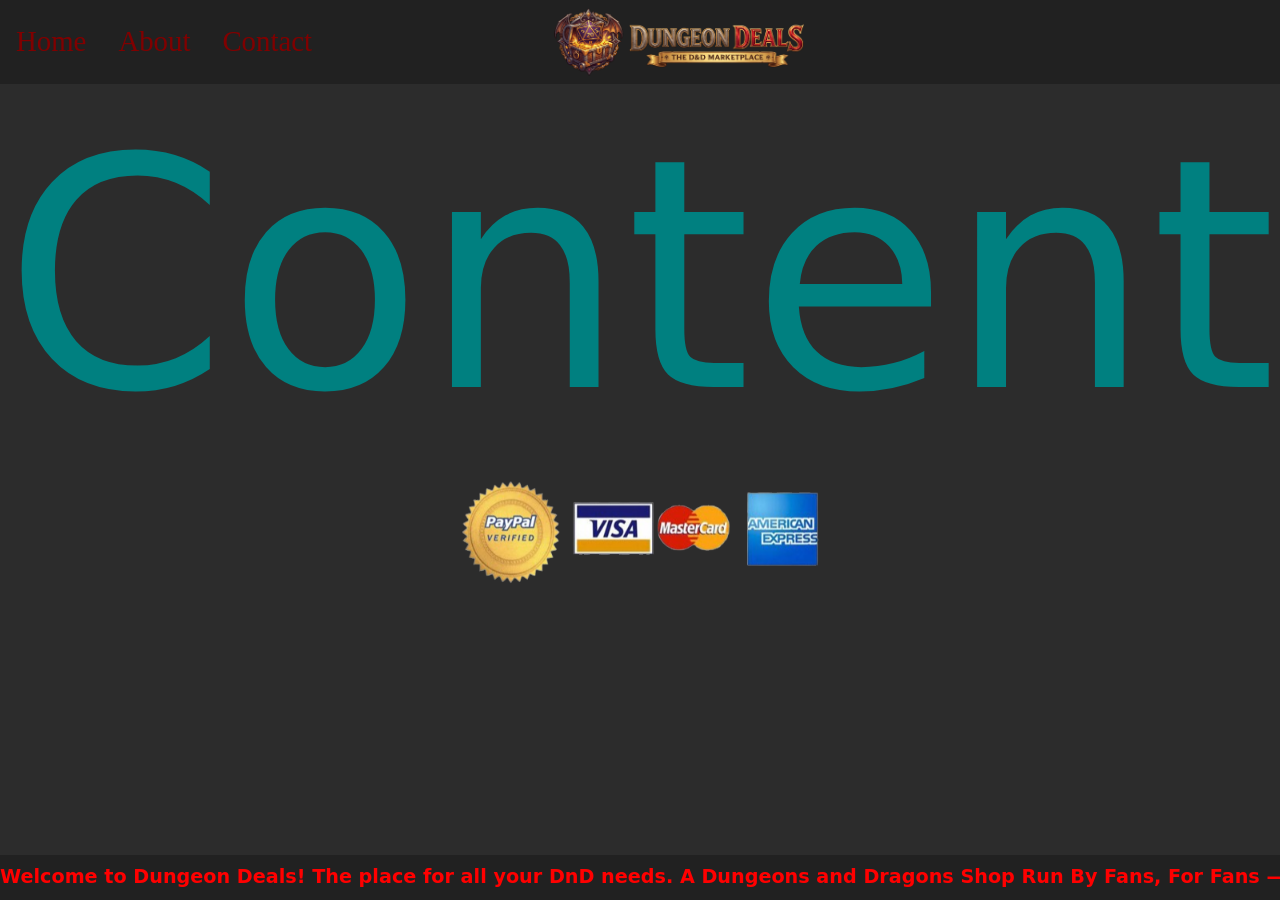
==== index.html @ 467914ae "start building website" ====
<!doctype html>
<html lang="en">
  <head>
    <meta charset="UTF-8" />
    <meta name="viewport" content="width=device-width, initial-scale=1.0" />
    <title>Shop Dungeon Deals</title>
    <link rel="icon" type="image/png" href="img/logo-square.png">
    
    <link
      href="https://cdn.jsdelivr.net/npm/bootstrap@5.3.8/dist/css/bootstrap.min.css"
      rel="stylesheet"
      integrity="sha384-sRIl4kxILFvY47J16cr9ZwB07vP4J8+LH7qKQnuqkuIAvNWLzeN8tE5YBujZqJLB"
      crossorigin="anonymous"
    />
    <link rel="stylesheet" href="style.css" />
  </head>
  <body>
    
    <header class="d-flex flex-wrap justify-content-between align-items-center py-2">
      
      <ul class="nav">
        <li class="nav-item"><a href="index.html" class="nav-link active">Home</a></li>
        <li class="nav-item"><a href="about.html" class="nav-link">About</a></li>
        <li class="nav-item"><a href="contact.html" class="nav-link">Contact</a></li>
      </ul>
      <a href="index.html">
        <img src="img/logo.png" class="logo">
      </a>
      <div></div>
    </header>


    <section class="d-flex flex-column justify-content-center align-items-center">

        <h1>Content</h1>

        <img src="img/payment.png" class="payment">
    </section>

    

    <div class="footer position-fixed bottom-0">
      <div class="marquee">
        <span>
          Welcome to Dungeon Deals! The place for all your DnD needs. A Dungeons
          and Dragons Shop Run By Fans, For Fans —</span
        >
        <span>
          Welcome to Dungeon Deals! The place for all your DnD needs. A Dungeons
          and Dragons Shop Run By Fans, For Fans —</span
        >
        <span>
          Welcome to Dungeon Deals! The place for all your DnD needs. A Dungeons
          and Dragons Shop Run By Fans, For Fans —</span
        >
      </div>
    </div>

  </body>

  <script src="script.js"></script>
  <script
    src="https://cdn.jsdelivr.net/npm/bootstrap@5.3.8/dist/js/bootstrap.bundle.min.js"
    integrity="sha384-FKyoEForCGlyvwx9Hj09JcYn3nv7wiPVlz7YYwJrWVcXK/BmnVDxM+D2scQbITxI"
    crossorigin="anonymous"
  ></script>
</html>
---- style.css ----
h1 {
    color: teal;
}

html, section {
    background-color: rgb(44, 44, 44);
}

.footer {
    background-color: rgb(33, 33, 33);
    color: red;
    overflow: hidden;
    white-space: nowrap;
    padding: 0.5rem 0;
    font-size: 1.2rem;
    font-weight: 700;
}

.marquee {
    display: flex;
    width: max-content;
    animation: marquee-left 15s linear infinite;
}

.marquee span {
    padding-right: 5px;
}

@keyframes marquee-left {
    from {
        transform: translateX(0);
    }
    to {
        transform: translateX(-50%);
    }
}

header {
    background-color: rgb(33, 33, 33);
}

header .logo {
    width: 250px;
    height: auto;
    transform: translateX(-50%);
}

header .nav-link {
    color: maroon;
    font-size: 1.8rem;
    font-weight: 500;
    font-family: 'Cinzel', serif;
}

h1 {
    font-size: 20rem;
}

.payment {
    width: 400px;
    height: auto;
}
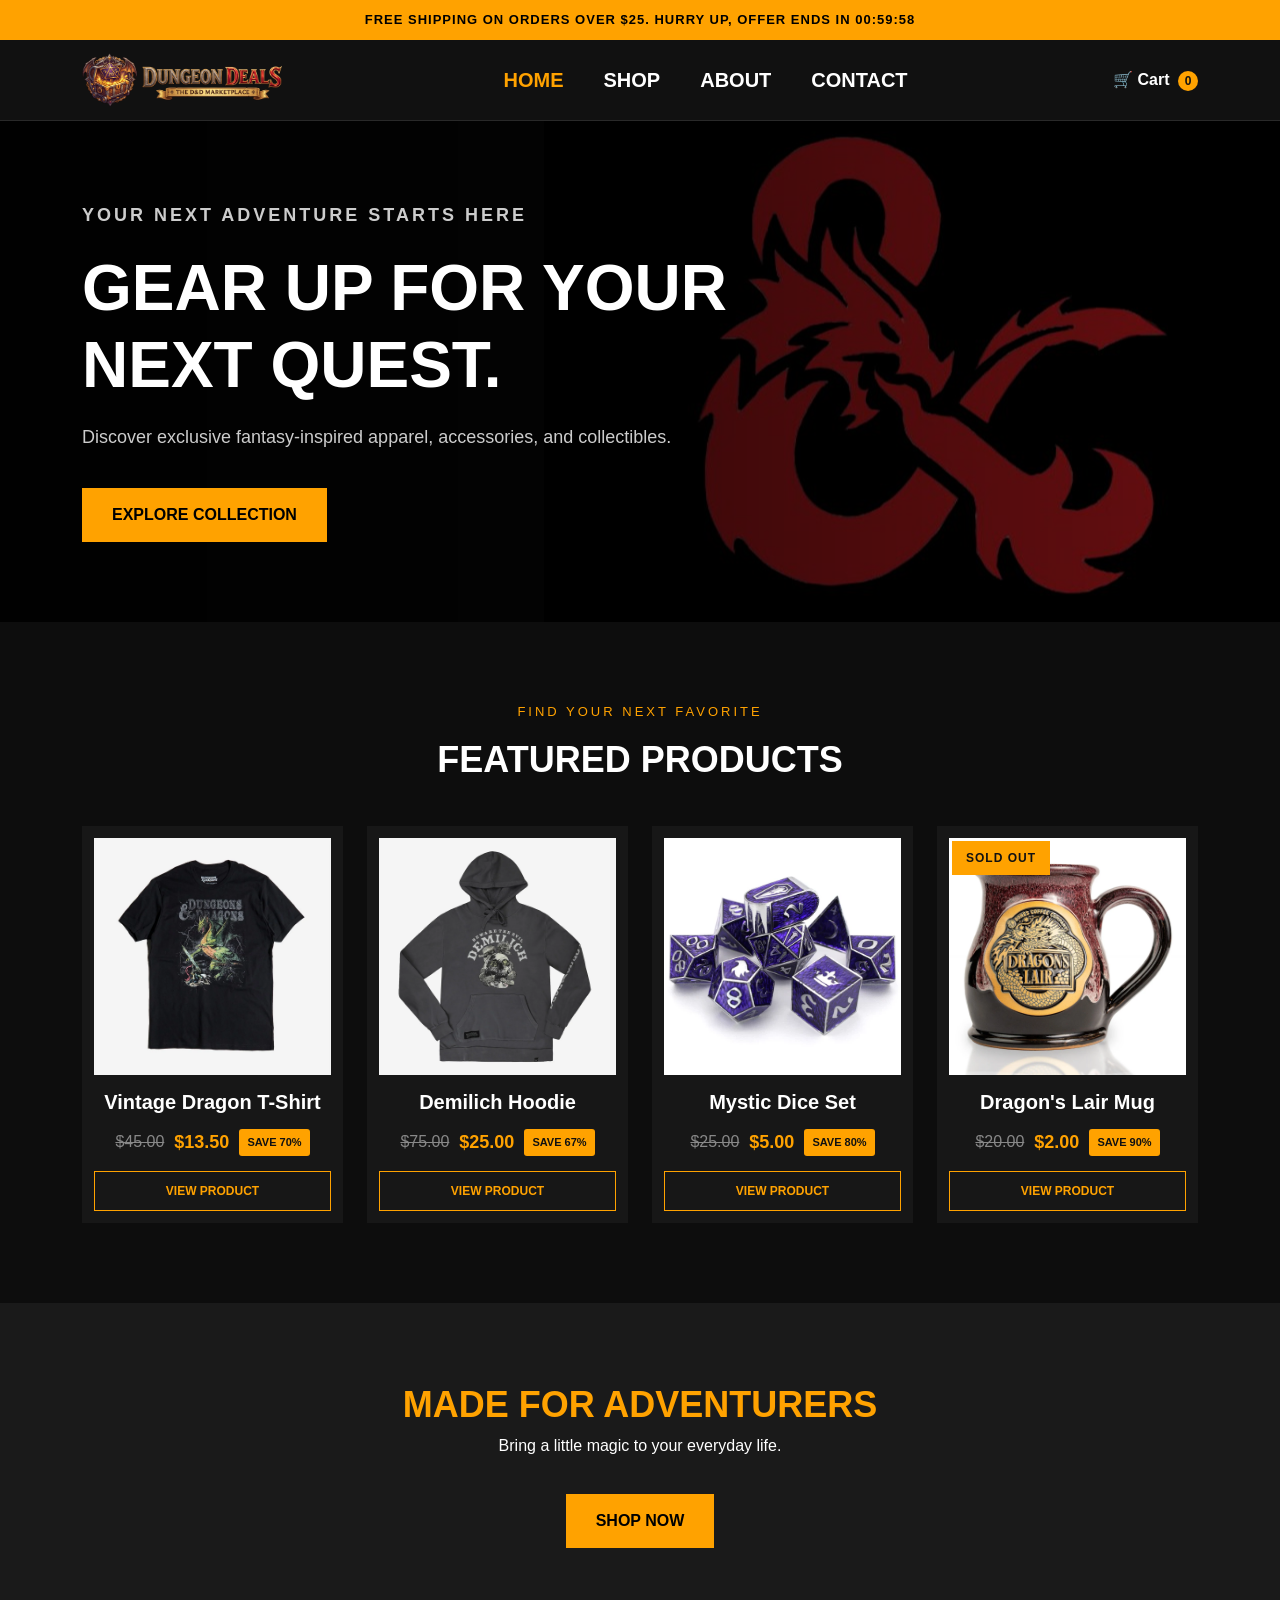
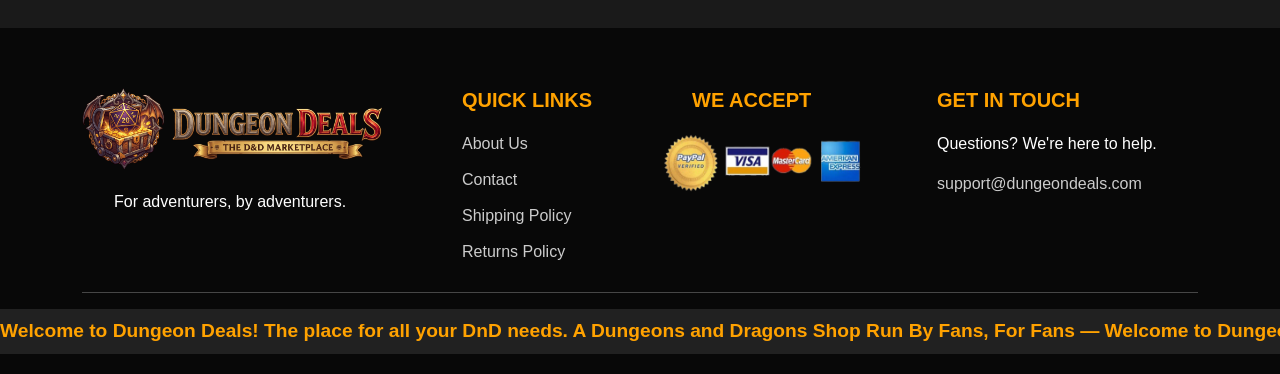
==== commit 8050521a: "add" ====
--- a/index.html
+++ b/index.html
@@ -3,9 +3,9 @@
   <head>
     <meta charset="UTF-8" />
     <meta name="viewport" content="width=device-width, initial-scale=1.0" />
-    <title>Shop Dungeon Deals</title>
-    <link rel="icon" type="image/png" href="img/logo-square.png">
-    
+    <title>Dungeon Deals</title>
+    <link rel="icon" type="image/png" href="img/logo-square.png" />
+
     <link
       href="https://cdn.jsdelivr.net/npm/bootstrap@5.3.8/dist/css/bootstrap.min.css"
       rel="stylesheet"
@@ -15,53 +15,138 @@
     <link rel="stylesheet" href="style.css" />
   </head>
   <body>
-    
-    <header class="d-flex flex-wrap justify-content-between align-items-center py-2">
-      
-      <ul class="nav">
-        <li class="nav-item"><a href="index.html" class="nav-link active">Home</a></li>
-        <li class="nav-item"><a href="about.html" class="nav-link">About</a></li>
-        <li class="nav-item"><a href="contact.html" class="nav-link">Contact</a></li>
-      </ul>
-      <a href="index.html">
-        <img src="img/logo.png" class="logo">
-      </a>
-      <div></div>
+    <!-- Header -->
+    <header class="main-header">
+      <nav class="navbar navbar-expand-lg">
+        <div class="container">
+          <button
+            class="navbar-toggler"
+            type="button"
+            data-bs-toggle="collapse"
+            data-bs-target="#mainNav"
+          >
+            <span class="navbar-toggler-icon"></span>
+          </button>
+
+          <a href="index.html" class="navbar-brand">
+            <img src="img/logo.png" class="logo" alt="Dungeon Deals" />
+          </a>
+
+          <div class="collapse navbar-collapse" id="mainNav">
+            <ul class="navbar-nav mx-auto">
+              <li class="nav-item">
+                <a href="index.html" class="nav-link active">Home</a>
+              </li>
+              <li class="nav-item">
+                <a href="shop.html" class="nav-link">Shop</a>
+              </li>
+              <li class="nav-item">
+                <a href="about.html" class="nav-link">About</a>
+              </li>
+              <li class="nav-item">
+                <a href="contact.html" class="nav-link">Contact</a>
+              </li>
+            </ul>
+          </div>
+
+          <a href="cart.html" class="cart-link">
+            <i class="bi bi-cart3"></i> 🛒 Cart <span id="cart-count" class="cart-count">0</span>
+          </a>
+        </div>
+      </nav>
     </header>
 
+    <!-- Hero section -->
+    <section class="hero">
+      <div class="container">
+        <div class="hero-content">
+          <p class="hero-subtitle">YOUR NEXT ADVENTURE STARTS HERE</p>
 
-    <section class="d-flex flex-column justify-content-center align-items-center">
+          <h1>GEAR UP FOR YOUR NEXT QUEST.</h1>
 
-        <h1>Content</h1>
+          <p>
+            Discover exclusive fantasy-inspired apparel, accessories, and
+            collectibles.
+          </p>
 
-        <img src="img/payment.png" class="payment">
+          <a href="shop.html" class="shop-button"> EXPLORE COLLECTION </a>
+        </div>
+      </div>
     </section>
 
-    
+    <!-- Featured products -->
+    <section class="products-section container">
+      <div class="section-heading">
+        <p>FIND YOUR NEXT FAVORITE</p>
+        <h2>FEATURED PRODUCTS</h2>
+      </div>
 
-    <div class="footer position-fixed bottom-0">
-      <div class="marquee">
-        <span>
-          Welcome to Dungeon Deals! The place for all your DnD needs. A Dungeons
-          and Dragons Shop Run By Fans, For Fans —</span
-        >
-        <span>
-          Welcome to Dungeon Deals! The place for all your DnD needs. A Dungeons
-          and Dragons Shop Run By Fans, For Fans —</span
-        >
-        <span>
-          Welcome to Dungeon Deals! The place for all your DnD needs. A Dungeons
-          and Dragons Shop Run By Fans, For Fans —</span
-        >
+      <div class="row g-4" id="featured-products">
+        <!-- Products inserted by JavaScript -->
       </div>
-    </div>
+    </section>
 
+    <!-- Promotional section -->
+    <section class="promo-section">
+      <div class="container">
+        <h2>MADE FOR ADVENTURERS</h2>
+        <p>Bring a little magic to your everyday life.</p>
+        <a href="shop.html" class="shop-button">SHOP NOW</a>
+      </div>
+    </section>
+
+    <!-- Footer -->
+    <footer class="main-footer">
+      <div class="container">
+        <div class="row g-4">
+          <div class="col-md-4">
+            <img src="img/logo.png" class="footer-logo" alt="Dungeon Deals" />
+            <p>&emsp;&emsp;For adventurers, by adventurers.</p>
+          </div>
+
+          <div class="col-md-2">
+            <h5>QUICK LINKS</h5>
+            <a href="about.html">About Us</a>
+            <a href="contact.html">Contact</a>
+            <a href="shipping.html">Shipping Policy</a>
+            <a href="returns.html">Returns Policy</a>
+          </div>
+
+          <div class="col-md-3">
+            <h5>&emsp;&emsp;WE ACCEPT</h5>
+            <img src="img/payment.png" class="payment" alt="Payment methods" />
+          </div>
+
+          <div class="col-md-3">
+            <h5>GET IN TOUCH</h5>
+            <p>Questions? We're here to help.</p>
+            <a href="mailto:support@dungeondeals.com">
+              support@dungeondeals.com
+            </a>
+          </div>
+        </div>
+        <hr />
+      </div>
+
+      <div class="footer">
+        <div class="marquee">
+          <span>
+            Welcome to Dungeon Deals! The place for all your DnD needs. A
+            Dungeons and Dragons Shop Run By Fans, For Fans —</span
+          >
+          <span>
+            Welcome to Dungeon Deals! The place for all your DnD needs. A
+            Dungeons and Dragons Shop Run By Fans, For Fans —</span
+          >
+          <span>
+            Welcome to Dungeon Deals! The place for all your DnD needs. A
+            Dungeons and Dragons Shop Run By Fans, For Fans —</span
+          >
+        </div>
+      </div>
+    </footer>
+
+    <script src="script.js"></script>
+    <script src="https://cdn.jsdelivr.net/npm/bootstrap@5.3.8/dist/js/bootstrap.bundle.min.js"></script>
   </body>
-
-  <script src="script.js"></script>
-  <script
-    src="https://cdn.jsdelivr.net/npm/bootstrap@5.3.8/dist/js/bootstrap.bundle.min.js"
-    integrity="sha384-FKyoEForCGlyvwx9Hj09JcYn3nv7wiPVlz7YYwJrWVcXK/BmnVDxM+D2scQbITxI"
-    crossorigin="anonymous"
-  ></script>
 </html>
--- a/style.css
+++ b/style.css
@@ -1,14 +1,8 @@
-h1 {
-    color: teal;
-}
-
-html, section {
-    background-color: rgb(44, 44, 44);
-}
+
 
 .footer {
     background-color: rgb(33, 33, 33);
-    color: red;
+    color: #ffa200;
     overflow: hidden;
     white-space: nowrap;
     padding: 0.5rem 0;
@@ -35,28 +29,1567 @@
     }
 }
 
-header {
-    background-color: rgb(33, 33, 33);
-}
-
-header .logo {
-    width: 250px;
+
+/* General */
+body {
+    margin: 0;
+    background-color: #0d0d0d;
+    color: white;
+    font-family: Arial, sans-serif;
+}
+
+/* Announcement */
+.announcement {
+    background: #ffa200;
+    color: #000;
+    text-align: center;
+    padding: 10px;
+    font-size: 13px;
+    font-weight: bold;
+    letter-spacing: 1px;
+}
+
+/* Header */
+.main-header {
+    background: #111;
+    border-bottom: 1px solid #292929;
+}
+
+.logo {
+    width: 200px;
     height: auto;
-    transform: translateX(-50%);
-}
-
-header .nav-link {
-    color: maroon;
-    font-size: 1.8rem;
-    font-weight: 500;
-    font-family: 'Cinzel', serif;
-}
-
-h1 {
-    font-size: 20rem;
+}
+
+.nav-link {
+    color: white !important;
+    font-size: 20px;
+    font-weight: 600;
+    text-transform: uppercase;
+    margin: 0 12px;
+}
+
+.nav-link:hover,
+.nav-link.active {
+    color: #ffa200 !important;
+}
+
+.cart-link {
+    color: white;
+    text-decoration: none;
+    font-weight: bold;
+}
+
+.cart-link:hover {
+    color: #ffa200;
+}
+
+/* Hero */
+.hero {
+    min-height: 500px;
+    display: flex;
+    align-items: center;
+    background:
+        linear-gradient(
+            90deg,
+            rgba(0,0,0,.95),
+            rgba(0,0,0,.55)
+        ),
+        url("img/hero.jpg") 100% center no-repeat;;
+}
+
+.hero-content {
+    max-width: 650px;
+    padding: 80px 0;
+}
+
+.hero-subtitle {
+    color: #ffa200;
+    font-weight: bold;
+    letter-spacing: 3px;
+}
+
+.hero h1 {
+    font-size: clamp(38px, 5vw, 65px);
+    font-weight: 900;
+    margin: 20px 0;
+}
+
+.hero p {
+    color: #ccc;
+    font-size: 18px;
+    line-height: 1.6;
+}
+
+.shop-button {
+    display: inline-block;
+    background: #ffa200;
+    color: #000;
+    text-decoration: none;
+    padding: 15px 30px;
+    margin-top: 20px;
+    font-weight: bold;
+    transition: .2s;
+}
+
+.shop-button:hover {
+    background: white;
+    color: black;
+}
+
+/* Products */
+.products-section {
+    padding-top: 80px;
+    padding-bottom: 80px;
+}
+
+.section-heading {
+    text-align: center;
+    margin-bottom: 45px;
+}
+
+.section-heading p {
+    color: #ffa200;
+    letter-spacing: 3px;
+    font-size: 13px;
+}
+
+.section-heading h2 {
+    font-size: 36px;
+    font-weight: bold;
+}
+
+.product-card {
+    background: #171717;
+    padding: 12px;
+    height: 100%;
+    text-align: center;
+    transition: .3s;
+}
+
+.product-card:hover {
+    transform: translateY(-5px);
+}
+
+.product-card img {
+    width: 100%;
+    aspect-ratio: 1 / 1;
+    object-fit: cover;
+}
+
+.product-card h5 {
+    margin-top: 15px;
+    font-weight: bold;
+}
+
+.product-card p {
+    color: #ffa200;
+    font-weight: bold;
+}
+
+.product-button {
+    display: block;
+    border: 1px solid #ffa200;
+    color: #ffa200;
+    padding: 10px;
+    text-decoration: none;
+    font-size: 12px;
+    font-weight: bold;
+}
+
+.product-button:hover {
+    background: #ffa200;
+    color: black;
+}
+
+/* Promotion */
+.promo-section {
+    background: #1a1a1a;
+    padding: 80px 20px;
+    text-align: center;
+}
+
+.promo-section h2 {
+    color: #ffa200;
+    font-size: 36px;
+    font-weight: bold;
+}
+
+/* Footer */
+.main-footer {
+    background: #080808;
+    padding: 60px 0 20px;
+}
+
+.footer-logo {
+    width: 300px;
+    margin-bottom: 20px;
+}
+
+.main-footer h5 {
+    color: #ffa200;
+    margin-bottom: 20px;
+    font-weight: bold;
+}
+
+.main-footer a {
+    display: block;
+    color: #ccc;
+    text-decoration: none;
+    margin-bottom: 12px;
+}
+
+.main-footer a:hover {
+    color: #ffa200;
 }
 
 .payment {
-    width: 400px;
+    max-width: 220px;
+}
+
+.copyright {
+    text-align: center;
+    color: #777;
+    font-size: 13px;
+}
+
+/* Mobile */
+@media (max-width: 768px) {
+    .hero {
+        min-height: 400px;
+    }
+
+    .hero-content {
+        padding: 60px 15px;
+    }
+
+    .section-heading h2 {
+        font-size: 27px;
+    }
+
+    .cart-link {
+        font-size: 13px;
+    }
+}
+
+
+
+
+
+
+.about-section {
+    background-color: #111;
+    color: #fff;
+    padding: 25px 0;
+}
+
+.about-section .container {
+    display: flex;
+    align-items: center;
+    justify-content: space-between;
+    gap: 60px;
+}
+
+.about-content {
+    flex: 1;
+    max-width: 600px;
+}
+
+.about-label {
+    color: #ffa200;
+    font-size: 14px;
+    font-weight: 700;
+    letter-spacing: 4px;
+}
+
+.about-content h2 {
+    font-size: clamp(30px, 4vw, 48px);
+    font-weight: 800;
+    line-height: 1.2;
+    margin: 20px 0;
+}
+
+.about-content h2 span {
+    color: #ffa200;
+}
+
+.about-content p {
+    color: #bdbdbd;
+    font-size: 16px;
+    line-height: 1.8;
+    margin-bottom: 20px;
+}
+
+.about-button {
+    display: inline-block;
+    background-color: #ffa200;
+    color: #111;
+    text-decoration: none;
+    font-weight: 700;
+    padding: 14px 24px;
+    margin-top: 10px;
+    transition: 0.3s;
+}
+
+.about-button:hover {
+    background-color: #fff;
+    color: #111;
+}
+
+.about-image {
+    flex: 1;
+}
+
+.about-image img {
+    width: 75%;
     height: auto;
+    object-fit: cover;
+    border-radius: 4px;
+}
+
+@media (max-width: 768px) {
+    .about-section {
+        padding: 65px 0;
+    }
+
+    .about-section .container {
+        flex-direction: column;
+        gap: 35px;
+    }
+
+    .about-image img {
+        height: 300px;
+    }
+}
+
+
+
+.product-price-container {
+    margin: 15px 0;
+    display: flex;
+    justify-content: center;
+}
+
+.price {
+    display: flex;
+    align-items: center;
+    flex-wrap: wrap;
+    gap: 10px;
+}
+
+.original-price {
+    color: #888;
+    font-size: 16px;
+}
+
+.discounted-price {
+    color: #ffa200;
+    font-size: 18px;
+    font-weight: 700;
+    text-decoration: none;
+}
+
+.sale-badge {
+    background-color: #ffa200;
+    color: #111;
+    font-size: 11px;
+    font-weight: 700;
+    padding: 5px 8px;
+    border-radius: 3px;
+    text-transform: uppercase;
+}
+
+.product-tax {
+    color: #888;
+    font-size: 12px;
+    margin-top: 8px;
+}
+
+.product-tax a {
+    color: #ffa200;
+    text-decoration: none;
+}
+
+.product-tax a:hover {
+    text-decoration: underline;
+}
+
+
+.sold-out {
+    position: absolute;
+    top: 15px;
+    left: 15px;
+    background: #ffa200;
+    color: #111;
+    padding: 8px 14px;
+    font-size: 12px;
+    font-weight: 800;
+    letter-spacing: 1px;
+    text-transform: uppercase;
+    z-index: 2;
+}
+
+.product-image {
+    position: relative;
+    overflow: hidden;
+}
+
+.product-image img {
+    width: 100%;
+    display: block;
+}
+
+
+
+
+/* INFORMATION PAGES */
+
+.info-page {
+    background: #111;
+    color: #fff;
+    min-height: 70vh;
+    padding: 90px 0;
+}
+
+.info-content {
+    max-width: 850px;
+    margin: auto;
+}
+
+.info-label {
+    color: #ffa200;
+    font-size: 12px;
+    font-weight: 700;
+    letter-spacing: 3px;
+}
+
+.info-content h1 {
+    font-size: clamp(32px, 5vw, 48px);
+    font-weight: 800;
+    margin: 18px 0 25px;
+}
+
+.info-intro {
+    color: #ccc;
+    font-size: 17px;
+    line-height: 1.8;
+    max-width: 750px;
+}
+
+.info-updated {
+    color: #777;
+    font-size: 13px;
+    margin-top: 20px;
+}
+
+.info-divider {
+    height: 1px;
+    background: #333;
+    margin: 35px 0;
+}
+
+.info-content h2 {
+    color: #ffa200;
+    font-size: 19px;
+    font-weight: 800;
+    margin-top: 35px;
+    margin-bottom: 15px;
+}
+
+.info-content p,
+.info-content li {
+    color: #aaa;
+    font-size: 15px;
+    line-height: 1.9;
+}
+
+.info-content ul {
+    padding-left: 22px;
+}
+
+.info-content a {
+    color: #ffa200;
+    text-decoration: none;
+}
+
+.info-content a:hover {
+    text-decoration: underline;
+}
+
+/* SHIPPING TABLE */
+
+.shipping-table {
+    margin: 25px 0;
+    border-top: 1px solid #333;
+}
+
+.shipping-row {
+    display: flex;
+    justify-content: space-between;
+    gap: 20px;
+    padding: 18px 10px;
+    border-bottom: 1px solid #333;
+    color: #bbb;
+}
+
+.shipping-row strong {
+    color: #ffa200;
+    text-align: right;
+}
+
+/* CONTACT CARD */
+
+.contact-card {
+    display: flex;
+    align-items: center;
+    gap: 25px;
+    background: #1b1b1b;
+    border: 1px solid #333;
+    padding: 30px;
+    margin: 30px 0;
+}
+
+.contact-icon {
+    color: #ffa200;
+    font-size: 35px;
+}
+
+.contact-card h3 {
+    color: #fff;
+    font-size: 17px;
+    font-weight: 800;
+}
+
+.contact-card p {
+    margin-bottom: 5px;
+}
+
+.contact-bottom {
+    background: #1b1b1b;
+    padding: 30px;
+    margin-top: 45px;
+    border-left: 3px solid #ffa200;
+}
+
+.info-button {
+    display: inline-block;
+    background: #ffa200;
+    color: #111 !important;
+    font-weight: 800;
+    padding: 13px 22px;
+    margin-top: 10px;
+    text-decoration: none !important;
+    transition: .3s;
+}
+
+.info-button:hover {
+    background: #fff;
+}
+
+/* FOOTER */
+
+.site-footer {
+    background: #080808;
+    color: #aaa;
+    padding: 55px 0 20px;
+}
+
+.site-footer h4,
+.site-footer h5 {
+    color: #fff;
+    font-weight: 800;
+    margin-bottom: 20px;
+}
+
+.site-footer h4 {
+    color: #ffa200;
+}
+
+.site-footer p {
+    font-size: 14px;
+    line-height: 1.8;
+}
+
+.site-footer ul {
+    list-style: none;
+    padding: 0;
+}
+
+.site-footer li {
+    margin-bottom: 10px;
+}
+
+.site-footer a {
+    color: #aaa;
+    font-size: 14px;
+    text-decoration: none;
+}
+
+.site-footer a:hover {
+    color: #ffa200;
+}
+
+.footer-bottom {
+    border-top: 1px solid #292929;
+    margin-top: 40px;
+    padding-top: 20px;
+    text-align: center;
+}
+
+.footer-bottom p {
+    margin: 0;
+    font-size: 12px;
+}
+
+@media (max-width: 576px) {
+    .info-page {
+        padding: 60px 15px;
+    }
+
+    .shipping-row {
+        font-size: 13px;
+    }
+
+    .contact-card {
+        align-items: flex-start;
+        padding: 20px;
+    }
+}
+
+
+
+/* ======================================
+   SHOP PAGE
+====================================== */
+
+.shop-page {
+    background: #111;
+    color: #fff;
+    min-height: 70vh;
+    padding-bottom: 90px;
+}
+
+.shop-heading {
+    background: #171717;
+    text-align: center;
+    padding: 85px 20px;
+    margin-bottom: 55px;
+}
+
+.shop-label {
+    color: #ffa200;
+    font-size: 12px;
+    font-weight: 800;
+    letter-spacing: 4px;
+}
+
+.shop-heading h1 {
+    font-size: clamp(30px, 5vw, 48px);
+    font-weight: 900;
+    margin: 18px 0;
+}
+
+.shop-heading p {
+    color: #aaa;
+    max-width: 600px;
+    margin: auto;
+    line-height: 1.8;
+}
+
+.shop-toolbar {
+    display: flex;
+    justify-content: space-between;
+    align-items: center;
+    gap: 20px;
+    margin-bottom: 30px;
+    padding-bottom: 20px;
+    border-bottom: 1px solid #333;
+}
+
+.shop-toolbar > div:first-child {
+    color: #aaa;
+    font-size: 13px;
+    font-weight: 700;
+    letter-spacing: 1px;
+}
+
+.shop-controls {
+    display: flex;
+    gap: 10px;
+}
+
+.shop-controls select {
+    background: #1b1b1b;
+    color: #fff;
+    border: 1px solid #444;
+    padding: 10px;
+    font-size: 13px;
+}
+
+.shop-product-card {
+    height: 100%;
+    background: #171717;
+    transition: .3s;
+}
+
+.shop-product-card:hover {
+    transform: translateY(-5px);
+}
+
+.shop-product-image {
+    display: block;
+    position: relative;
+    overflow: hidden;
+    background: #222;
+    aspect-ratio: 1 / 1;
+}
+
+.shop-product-image img {
+    width: 100%;
+    height: 100%;
+    object-fit: cover;
+    transition: .4s;
+}
+
+.shop-product-card:hover .shop-product-image img {
+    transform: scale(1.05);
+}
+
+.product-status {
+    position: absolute;
+    top: 12px;
+    left: 12px;
+    padding: 7px 10px;
+    font-size: 10px;
+    font-weight: 800;
+    letter-spacing: 1px;
+}
+
+.sale-label {
+    background: #ffa200;
+    color: #111;
+}
+
+.sold-out-label {
+    background: #333;
+    color: #fff;
+}
+
+.shop-product-info {
+    padding: 18px;
+}
+
+.card-category {
+    color: #888;
+    font-size: 10px;
+    font-weight: 700;
+    letter-spacing: 2px;
+}
+
+.shop-product-info h3 {
+    font-size: 16px;
+    font-weight: 700;
+    margin: 10px 0;
+}
+
+.shop-product-info h3 a {
+    color: #fff;
+    text-decoration: none;
+}
+
+.shop-product-info h3 a:hover {
+    color: #ffa200;
+}
+
+.card-price {
+    display: flex;
+    gap: 10px;
+    align-items: center;
+    margin: 15px 0;
+}
+
+.card-price del {
+    color: #777;
+    font-size: 13px;
+}
+
+.card-price strong {
+    color: #ffa200;
+    font-size: 18px;
+}
+
+.view-product {
+    display: block;
+    text-align: center;
+    padding: 11px;
+    background: #ffa200;
+    color: #111;
+    font-size: 11px;
+    font-weight: 800;
+    letter-spacing: 1px;
+    text-decoration: none;
+    transition: .3s;
+}
+
+.view-product:hover {
+    background: #fff;
+    color: #111;
+}
+
+
+/* ======================================
+   PRODUCT DETAIL PAGE
+====================================== */
+
+.product-page {
+    background: #111;
+    color: #fff;
+    min-height: 70vh;
+    padding: 60px 0 100px;
+}
+
+.product-breadcrumb {
+    display: flex;
+    flex-wrap: wrap;
+    gap: 12px;
+    color: #777;
+    font-size: 11px;
+    letter-spacing: 1px;
+    margin-bottom: 40px;
+}
+
+.product-breadcrumb a {
+    color: #aaa;
+    text-decoration: none;
+}
+
+.product-breadcrumb a:hover {
+    color: #ffa200;
+}
+
+.product-detail-image {
+    position: relative;
+    background: #1b1b1b;
+}
+
+.product-detail-image img {
+    width: 100%;
+    display: block;
+    aspect-ratio: 1 / 1;
+    object-fit: cover;
+}
+
+.detail-badge {
+    display: none;
+    position: absolute;
+    top: 20px;
+    left: 20px;
+    background: #ffa200;
+    color: #111;
+    padding: 9px 14px;
+    font-size: 11px;
+    font-weight: 800;
+    letter-spacing: 1px;
+}
+
+.product-detail-info {
+    padding: 10px 0;
+}
+
+.product-category {
+    color: #ffa200;
+    font-size: 11px;
+    font-weight: 800;
+    letter-spacing: 3px;
+}
+
+.product-detail-info h1 {
+    font-size: clamp(28px, 4vw, 40px);
+    font-weight: 900;
+    margin: 15px 0;
+}
+
+.detail-price {
+    display: flex;
+    align-items: center;
+    gap: 15px;
+    margin: 20px 0;
+}
+
+.detail-price del {
+    color: #777;
+    font-size: 17px;
+}
+
+.detail-price span {
+    color: #ffa200;
+    font-size: 26px;
+    font-weight: 800;
+}
+
+.detail-description {
+    color: #aaa;
+    font-size: 15px;
+    line-height: 1.8;
+    margin: 25px 0;
+}
+
+.product-option {
+    margin: 25px 0;
+}
+
+.product-option label {
+    display: block;
+    color: #aaa;
+    font-size: 11px;
+    font-weight: 800;
+    letter-spacing: 2px;
+    margin-bottom: 10px;
+}
+
+.product-option select,
+.product-option input {
+    width: 100%;
+    max-width: 250px;
+    padding: 12px;
+    background: #1b1b1b;
+    color: #fff;
+    border: 1px solid #444;
+}
+
+.add-cart-button {
+    width: 100%;
+    background: #ffa200;
+    color: #111;
+    border: none;
+    padding: 16px;
+    font-size: 13px;
+    font-weight: 900;
+    letter-spacing: 2px;
+    transition: .3s;
+}
+
+.add-cart-button:hover {
+    background: #fff;
+}
+
+.add-cart-button:disabled {
+    background: #444;
+    color: #aaa;
+    cursor: not-allowed;
+}
+
+.product-message {
+    color: #ffa200;
+    font-size: 13px;
+    margin-top: 15px;
+}
+
+.product-extra {
+    border-top: 1px solid #333;
+    border-bottom: 1px solid #333;
+    padding: 20px 0;
+    margin-top: 25px;
+}
+
+.product-extra p {
+    color: #aaa;
+    font-size: 13px;
+    margin: 8px 0;
+}
+
+.product-description-extra {
+    margin-top: 30px;
+}
+
+.product-description-extra h3 {
+    color: #fff;
+    font-size: 15px;
+    font-weight: 800;
+    letter-spacing: 2px;
+}
+
+.product-description-extra p {
+    color: #aaa;
+    font-size: 14px;
+    line-height: 1.8;
+}
+
+
+/* ======================================
+   RESPONSIVE
+====================================== */
+
+@media (max-width: 576px) {
+    .shop-heading {
+        padding: 60px 15px;
+    }
+
+    .shop-toolbar {
+        align-items: flex-start;
+        flex-direction: column;
+    }
+
+    .shop-controls {
+        width: 100%;
+    }
+
+    .shop-controls select {
+        width: 50%;
+        min-width: 0;
+    }
+
+    .shop-product-info {
+        padding: 12px;
+    }
+
+    .shop-product-info h3 {
+        font-size: 14px;
+    }
+
+    .card-price {
+        flex-wrap: wrap;
+        gap: 6px;
+    }
+
+    .product-page {
+        padding-top: 35px;
+    }
+}
+
+
+/* PRODUCT IMAGE GALLERY */
+
+.product-thumbnails {
+    display: flex;
+    gap: 12px;
+    margin-top: 15px;
+    flex-wrap: wrap;
+}
+
+.product-thumbnails img {
+    width: 85px;
+    height: 85px;
+    object-fit: cover;
+    cursor: pointer;
+    border: 2px solid transparent;
+    opacity: 0.6;
+    transition: 0.3s;
+}
+
+.product-thumbnails img:hover {
+    opacity: 1;
+}
+
+.product-thumbnails img.active {
+    border-color: #ffa200;
+    opacity: 1;
+}
+
+
+
+/* ======================================
+   CART PAGE
+====================================== */
+
+.cart-page,
+.checkout-page {
+    padding: 70px 0 100px;
+    min-height: 600px;
+}
+
+.cart-heading {
+    margin-bottom: 45px;
+}
+
+.cart-heading h1 {
+    font-size: 38px;
+    font-weight: 800;
+    margin: 10px 0;
+}
+
+.cart-heading p {
+    color: #aaa;
+}
+
+.cart-item {
+    display: flex;
+    align-items: center;
+    gap: 22px;
+    padding: 25px 0;
+    border-bottom: 1px solid #333;
+}
+
+.cart-item-image {
+    width: 120px;
+    height: 140px;
+    object-fit: cover;
+    background: #1b1b1b;
+}
+
+.cart-item-info {
+    flex: 1;
+}
+
+.cart-item-info h3 {
+    font-size: 18px;
+    color: white;
+    margin-bottom: 8px;
+}
+
+.cart-item-info p {
+    color: #aaa;
+    margin-bottom: 8px;
+    font-size: 14px;
+}
+
+.cart-item-price {
+    color: #ffa200 !important;
+    font-weight: 700;
+}
+
+.cart-quantity {
+    display: flex;
+    align-items: center;
+    gap: 15px;
+    margin-top: 12px;
+}
+
+.cart-quantity button {
+    width: 30px;
+    height: 30px;
+    border: 1px solid #555;
+    background: transparent;
+    color: white;
+    cursor: pointer;
+}
+
+.cart-quantity button:hover {
+    border-color: #ffa200;
+    color: #ffa200;
+}
+
+.cart-quantity span {
+    color: white;
+}
+
+.cart-item-right {
+    text-align: right;
+}
+
+.cart-item-right strong {
+    color: white;
+    display: block;
+    margin-bottom: 15px;
+}
+
+.remove-cart-item {
+    background: none;
+    border: none;
+    color: #999;
+    text-decoration: underline;
+    font-size: 12px;
+    cursor: pointer;
+}
+
+.remove-cart-item:hover {
+    color: #ffa200;
+}
+
+/* Order summary */
+
+.cart-summary {
+    background: #1b1b1b;
+    border: 1px solid #333;
+    padding: 30px;
+    position: sticky;
+    top: 30px;
+}
+
+.cart-summary h3 {
+    color: white;
+    font-size: 20px;
+    margin-bottom: 25px;
+}
+
+.summary-line {
+    display: flex;
+    justify-content: space-between;
+    gap: 15px;
+    color: #aaa;
+    margin: 15px 0;
+    font-size: 14px;
+}
+
+.summary-line strong {
+    color: white;
+}
+
+.summary-total {
+    font-size: 18px;
+    color: white;
+}
+
+.summary-total strong {
+    color: #ffa200;
+}
+
+.checkout-button {
+    display: block;
+    width: 100%;
+    padding: 15px;
+    margin-top: 25px;
+    background: #ffa200;
+    border: 1px solid #ffa200;
+    color: #111;
+    text-align: center;
+    text-decoration: none;
+    font-weight: 800;
+    cursor: pointer;
+    transition: .3s;
+}
+
+.checkout-button:hover {
+    background: transparent;
+    color: #ffa200;
+}
+
+.continue-shopping {
+    display: block;
+    text-align: center;
+    margin-top: 18px;
+    color: #aaa;
+    font-size: 13px;
+    text-decoration: none;
+}
+
+.continue-shopping:hover {
+    color: #ffa200;
+}
+
+.cart-demo-note {
+    color: #888;
+    font-size: 11px;
+    text-align: center;
+    margin-top: 20px;
+}
+
+.empty-cart {
+    text-align: center;
+    padding: 60px 20px;
+    background: #1b1b1b;
+}
+
+.empty-cart h2 {
+    color: white;
+    font-size: 25px;
+    margin-bottom: 15px;
+}
+
+.empty-cart p {
+    color: #aaa;
+    margin-bottom: 25px;
+}
+
+
+/* ======================================
+   CHECKOUT PAGE
+====================================== */
+
+.checkout-section {
+    margin-bottom: 40px;
+}
+
+.checkout-section h2 {
+    color: white;
+    font-size: 20px;
+    margin-bottom: 22px;
+    padding-bottom: 12px;
+    border-bottom: 1px solid #333;
+}
+
+.checkout-field {
+    margin-bottom: 20px;
+}
+
+.checkout-field label {
+    display: block;
+    color: #ccc;
+    font-size: 13px;
+    margin-bottom: 8px;
+}
+
+.checkout-field input,
+.checkout-field select {
+    width: 100%;
+    padding: 13px;
+    background: #1b1b1b;
+    border: 1px solid #444;
+    color: white;
+    outline: none;
+}
+
+.checkout-field input:focus,
+.checkout-field select:focus {
+    border-color: #ffa200;
+}
+
+.checkout-field select option {
+    background: #1b1b1b;
+}
+
+.demo-payment-option {
+    display: flex;
+    align-items: center;
+    gap: 15px;
+    padding: 18px;
+    background: #1b1b1b;
+    border: 1px solid #ffa200;
+    cursor: pointer;
+}
+
+.demo-payment-option input {
+    accent-color: #ffa200;
+    width: 18px;
+    height: 18px;
+}
+
+.demo-payment-option strong,
+.demo-payment-option small {
+    display: block;
+}
+
+.demo-payment-option strong {
+    color: white;
+}
+
+.demo-payment-option small {
+    color: #999;
+    margin-top: 5px;
+}
+
+.checkout-disclaimer {
+    color: #999;
+    font-size: 12px;
+    margin-top: 15px;
+    line-height: 1.6;
+}
+
+.checkout-item {
+    display: flex;
+    justify-content: space-between;
+    gap: 15px;
+    padding: 12px 0;
+    border-bottom: 1px solid #333;
+}
+
+.checkout-item strong {
+    color: white;
+    font-size: 13px;
+}
+
+.checkout-item p {
+    color: #999;
+    font-size: 12px;
+    margin: 5px 0 0;
+}
+
+.order-success {
+    text-align: center;
+    max-width: 650px;
+    margin: 50px auto;
+    padding: 50px 25px;
+    background: #1b1b1b;
+    border: 1px solid #333;
+}
+
+.success-icon {
+    width: 65px;
+    height: 65px;
+    display: flex;
+    align-items: center;
+    justify-content: center;
+    margin: 0 auto 25px;
+    border-radius: 50%;
+    background: #ffa200;
+    color: #111;
+    font-size: 35px;
+}
+
+.order-success h1 {
+    color: white;
+    font-size: 32px;
+    margin: 15px 0;
+}
+
+.order-success p {
+    color: #aaa;
+    line-height: 1.7;
+}
+
+.order-success strong {
+    color: #ffa200;
+}
+
+.order-success .shop-button {
+    display: inline-block;
+    margin-top: 20px;
+}
+
+
+/* ======================================
+   RESPONSIVE CART
+====================================== */
+
+@media (max-width: 576px) {
+    .cart-page,
+    .checkout-page {
+        padding: 45px 0 70px;
+    }
+
+    .cart-heading h1 {
+        font-size: 28px;
+    }
+
+    .cart-item {
+        gap: 12px;
+        align-items: flex-start;
+    }
+
+    .cart-item-image {
+        width: 85px;
+        height: 105px;
+    }
+
+    .cart-item-info h3 {
+        font-size: 14px;
+    }
+
+    .cart-item-right strong {
+        font-size: 13px;
+    }
+
+    .cart-summary {
+        padding: 22px;
+    }
+}
+
+
+
+/* ======================================
+   PAYMENT METHODS
+====================================== */
+
+.payment-methods {
+    display: flex;
+    flex-direction: column;
+    gap: 12px;
+}
+
+.payment-method {
+    display: flex;
+    align-items: center;
+    gap: 12px;
+    padding: 17px;
+    background: #1b1b1b;
+    border: 1px solid #444;
+    cursor: pointer;
+    color: white;
+    transition: .2s;
+}
+
+.payment-method:has(input:checked) {
+    border-color: #ffa200;
+}
+
+.payment-method input {
+    accent-color: #ffa200;
+    width: 17px;
+    height: 17px;
+}
+
+.payment-icons {
+    margin-left: auto;
+    color: #aaa;
+    font-size: 11px;
+    font-weight: 700;
+}
+
+.paypal-logo {
+    margin-left: auto;
+    color: #6da9ff;
+    font-style: italic;
+    font-size: 18px;
+}
+
+.payment-details {
+    padding: 20px;
+    background: #151515;
+    border: 1px solid #333;
+}
+
+.payment-details p {
+    color: #aaa;
+    font-size: 13px;
+    margin: 0;
+}
+
+.payment-details[hidden] {
+    display: none;
+}
+
+.checkout-field input.invalid {
+    border-color: #e05252;
+}
+
+
+.order-success-container {
+  max-width: 600px;
+  margin: 80px auto;
+  padding: 50px 30px;
+  background: #151515;
+  border: 1px solid #333;
+  border-radius: 12px;
+}
+
+.success-icon {
+  width: 75px;
+  height: 75px;
+  margin: 0 auto 25px;
+  border-radius: 50%;
+  background: #ffa200;
+  color: #111;
+  font-size: 45px;
+  display: flex;
+  align-items: center;
+  justify-content: center;
+}
+
+.order-success-container h1 {
+  color: #ffa200;
+  margin-bottom: 15px;
+}
+
+.success-message {
+  color: #ddd;
+  font-size: 17px;
+}
+
+.order-number {
+  margin: 25px 0;
+  color: white;
+}
+
+.cart-count {
+  display: inline-flex;
+  align-items: center;
+  justify-content: center;
+  min-width: 20px;
+  height: 20px;
+  padding: 0 6px;
+  margin-left: 4px;
+  border-radius: 50px;
+  background-color: #ffa200;
+  color: #111;
+  font-size: 12px;
+  font-weight: bold;
 }
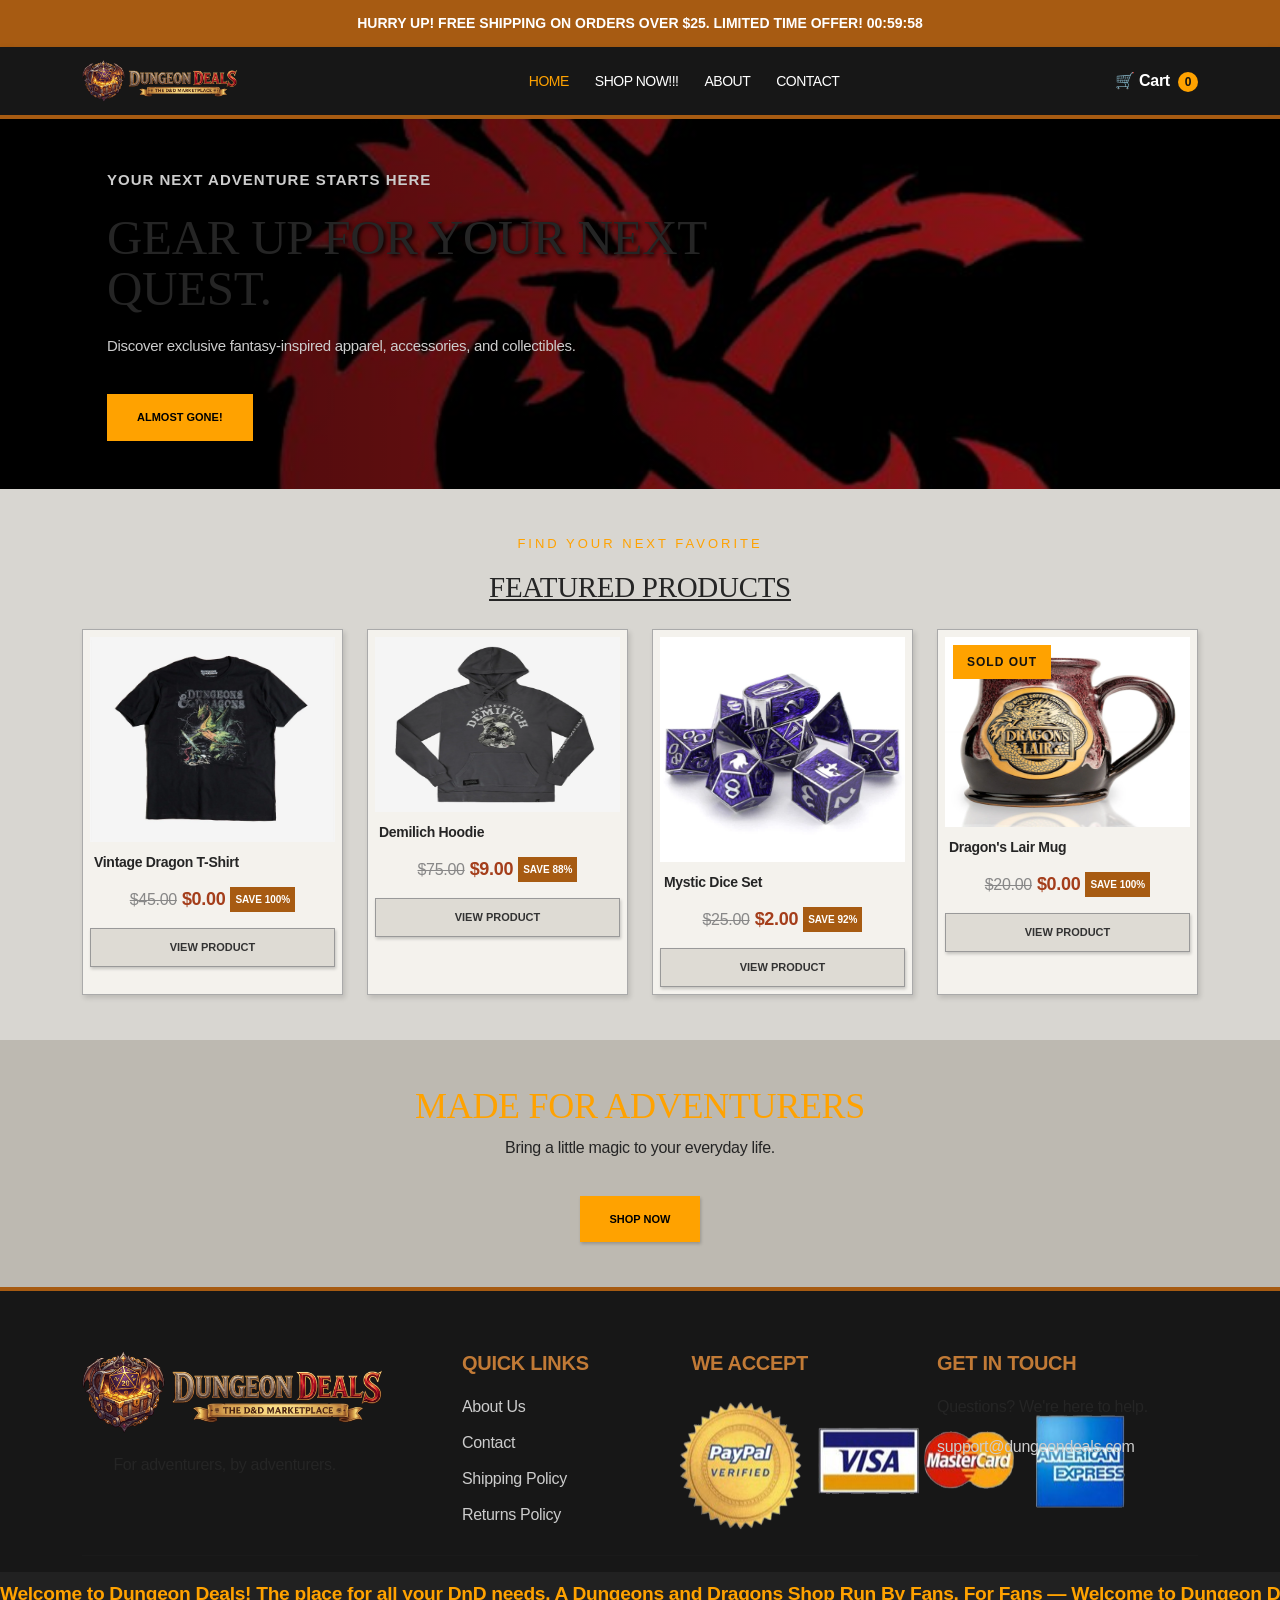
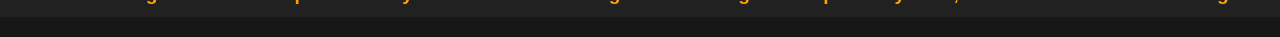
==== commit 085b0592: "add" ====
--- a/index.html
+++ b/index.html
@@ -38,7 +38,7 @@
                 <a href="index.html" class="nav-link active">Home</a>
               </li>
               <li class="nav-item">
-                <a href="shop.html" class="nav-link">Shop</a>
+                <a href="shop.html" class="nav-link">Shop now!!!</a>
               </li>
               <li class="nav-item">
                 <a href="about.html" class="nav-link">About</a>
@@ -69,7 +69,7 @@
             collectibles.
           </p>
 
-          <a href="shop.html" class="shop-button"> EXPLORE COLLECTION </a>
+          <a href="shop.html" class="shop-button"> 	ALMOST GONE! </a>
         </div>
       </div>
     </section>
--- a/style.css
+++ b/style.css
@@ -243,7 +243,7 @@
 }
 
 .payment {
-    max-width: 220px;
+    max-width: 600px;
 }
 
 .copyright {
@@ -1592,4 +1592,299 @@
   color: #111;
   font-size: 12px;
   font-weight: bold;
-}+}
+
+
+
+/* =========================================
+   WEBSITE #1 — CHEAP / UNTRUSTWORTHY DESIGN
+========================================= */
+
+/* Overall appearance */
+body {
+    background: #d8d6d1 !important;
+    color: #252525 !important;
+    font-family: "Trebuchet MS", Arial, sans-serif !important;
+    letter-spacing: -0.3px;
+}
+
+/* Make typography inconsistent */
+h1, h2, h3 {
+    font-family: Georgia, "Times New Roman", serif !important;
+    font-weight: 400 !important;
+}
+
+p, a, button, label {
+    font-family: Arial, sans-serif !important;
+}
+
+/* Header */
+.main-header {
+    background: #171717 !important;
+    border-bottom: 4px solid #a75b12 !important;
+    box-shadow: 0 4px 8px #0003;
+}
+
+.logo {
+    width: 155px !important;
+    max-height: 55px;
+    object-fit: fill;
+}
+
+.nav-link {
+    font-size: 14px !important;
+    font-weight: 400 !important;
+    letter-spacing: -0.5px;
+    margin: 0 5px !important;
+}
+
+/* Announcement bar */
+.announcement {
+    background: #a75b12 !important;
+    color: #fff !important;
+    font-size: 14px !important;
+    letter-spacing: 0 !important;
+    text-transform: uppercase;
+    padding: 13px 5px !important;
+}
+
+/* Hero */
+.hero {
+    min-height: 370px !important;
+    background:
+        linear-gradient(90deg, #000b, #0005),
+        url("img/hero.jpg") center / cover no-repeat !important;
+}
+
+.hero-content {
+    padding: 45px 25px !important;
+    max-width: 720px;
+}
+
+.hero h1 {
+    font-size: clamp(32px, 4vw, 49px) !important;
+    line-height: 1.05;
+    text-shadow: 2px 2px 4px #000;
+}
+
+.hero-subtitle {
+    font-size: 12px;
+    letter-spacing: 1px;
+}
+
+.hero p {
+    font-size: 15px !important;
+}
+
+/* Sections */
+.products-section {
+    padding-top: 45px !important;
+    padding-bottom: 45px !important;
+}
+
+.section-heading {
+    margin-bottom: 25px !important;
+}
+
+.section-heading h2 {
+    font-size: 29px !important;
+    text-decoration: underline;
+}
+
+/* Product cards */
+.product-card,
+.shop-product-card {
+    background: #f4f2ed !important;
+    border: 1px solid #aaa !important;
+    border-radius: 0 !important;
+    box-shadow: 2px 3px 5px #0002;
+    padding: 7px !important;
+    overflow: visible !important;
+}
+
+.product-card h5 {
+    font-family: Arial, sans-serif !important;
+    font-size: 14px;
+    text-align: left;
+    margin: 12px 4px !important;
+}
+
+.shop-product-info {
+    padding: 12px !important;
+}
+
+.shop-product-info h3 {
+    font-family: Arial, sans-serif !important;
+    font-size: 14px !important;
+    font-weight: 400 !important;
+}
+
+/* Uneven image proportions */
+.product-card img,
+.shop-product-image img {
+    width: 100%;
+    height: 205px !important;
+    object-fit: fill !important;
+}
+
+/* Make some product images inconsistent */
+#featured-products > div:nth-child(2) img {
+    height: 175px !important;
+}
+
+#featured-products > div:nth-child(3) img {
+    height: 225px !important;
+}
+
+#featured-products > div:nth-child(4) img {
+    height: 190px !important;
+}
+
+/* Sale labels */
+.sale-badge,
+.product-status {
+    border-radius: 0 !important;
+    font-size: 10px !important;
+    letter-spacing: 0 !important;
+    padding: 5px !important;
+}
+
+.sale-badge {
+    background: #a75b12 !important;
+    color: white !important;
+}
+
+/* Prices */
+.discounted-price,
+.card-price strong {
+    color: #a43e1b !important;
+}
+
+.price {
+    gap: 5px !important;
+}
+
+/* Buttons */
+.shop-button,
+.product-button,
+.view-product,
+.add-cart-button,
+.checkout-button {
+    border-radius: 0 !important;
+    box-shadow: 1px 2px 3px #0003;
+    letter-spacing: 0 !important;
+    font-size: 11px !important;
+}
+
+.product-button {
+    border: 1px solid #999 !important;
+    background: #dedbd4;
+    color: #333 !important;
+}
+
+/* Product detail */
+.product-page,
+.shop-page,
+.info-page {
+    background: #d8d6d1 !important;
+    color: #252525 !important;
+}
+
+.product-detail-info h1 {
+    font-family: Georgia, serif !important;
+    font-size: 34px !important;
+    line-height: 1.1;
+}
+
+.product-detail-image {
+    background: #c8c5bf !important;
+    padding: 8px;
+    border: 1px solid #aaa;
+}
+
+.product-detail-image img {
+    aspect-ratio: 4 / 5 !important;
+    object-fit: fill !important;
+}
+
+/* Misaligned thumbnails */
+.product-thumbnails {
+    gap: 5px !important;
+    align-items: flex-start;
+}
+
+.product-thumbnails img {
+    width: 65px !important;
+    height: 65px !important;
+    border: 1px solid #aaa !important;
+}
+
+/* Inputs */
+.product-option select,
+.product-option input,
+.shop-controls select,
+.checkout-field input,
+.checkout-field select {
+    background: #f5f4f0 !important;
+    color: #222 !important;
+    border: 1px solid #aaa !important;
+    border-radius: 0 !important;
+    box-shadow: inset 1px 1px 3px #0002;
+}
+
+/* Information pages */
+.info-content h1,
+.info-content h2 {
+    font-family: Georgia, serif !important;
+}
+
+.info-content p,
+.info-content li {
+    color: #444 !important;
+}
+
+/* Footer */
+.main-footer,
+.site-footer {
+    background: #171717 !important;
+    border-top: 4px solid #a75b12;
+}
+
+.main-footer h5,
+.site-footer h4,
+.site-footer h5 {
+    color: #c17a36 !important;
+}
+
+/* Cart and checkout */
+.cart-summary,
+.empty-cart,
+.payment-method,
+.payment-details {
+    background: #eee !important;
+    color: #222 !important;
+    border: 1px solid #aaa !important;
+    border-radius: 0 !important;
+}
+
+.cart-heading h1,
+.checkout-section h2 {
+    color: #252525 !important;
+    font-family: Georgia, serif !important;
+}
+
+/* Make spacing inconsistent */
+.shop-heading {
+    padding: 55px 15px !important;
+    background: #c9c6bf !important;
+}
+
+.shop-toolbar {
+    padding: 12px;
+    background: #c9c6bf;
+}
+
+.promo-section {
+    background: #bdb9b1 !important;
+    padding: 45px 15px !important;
+}
